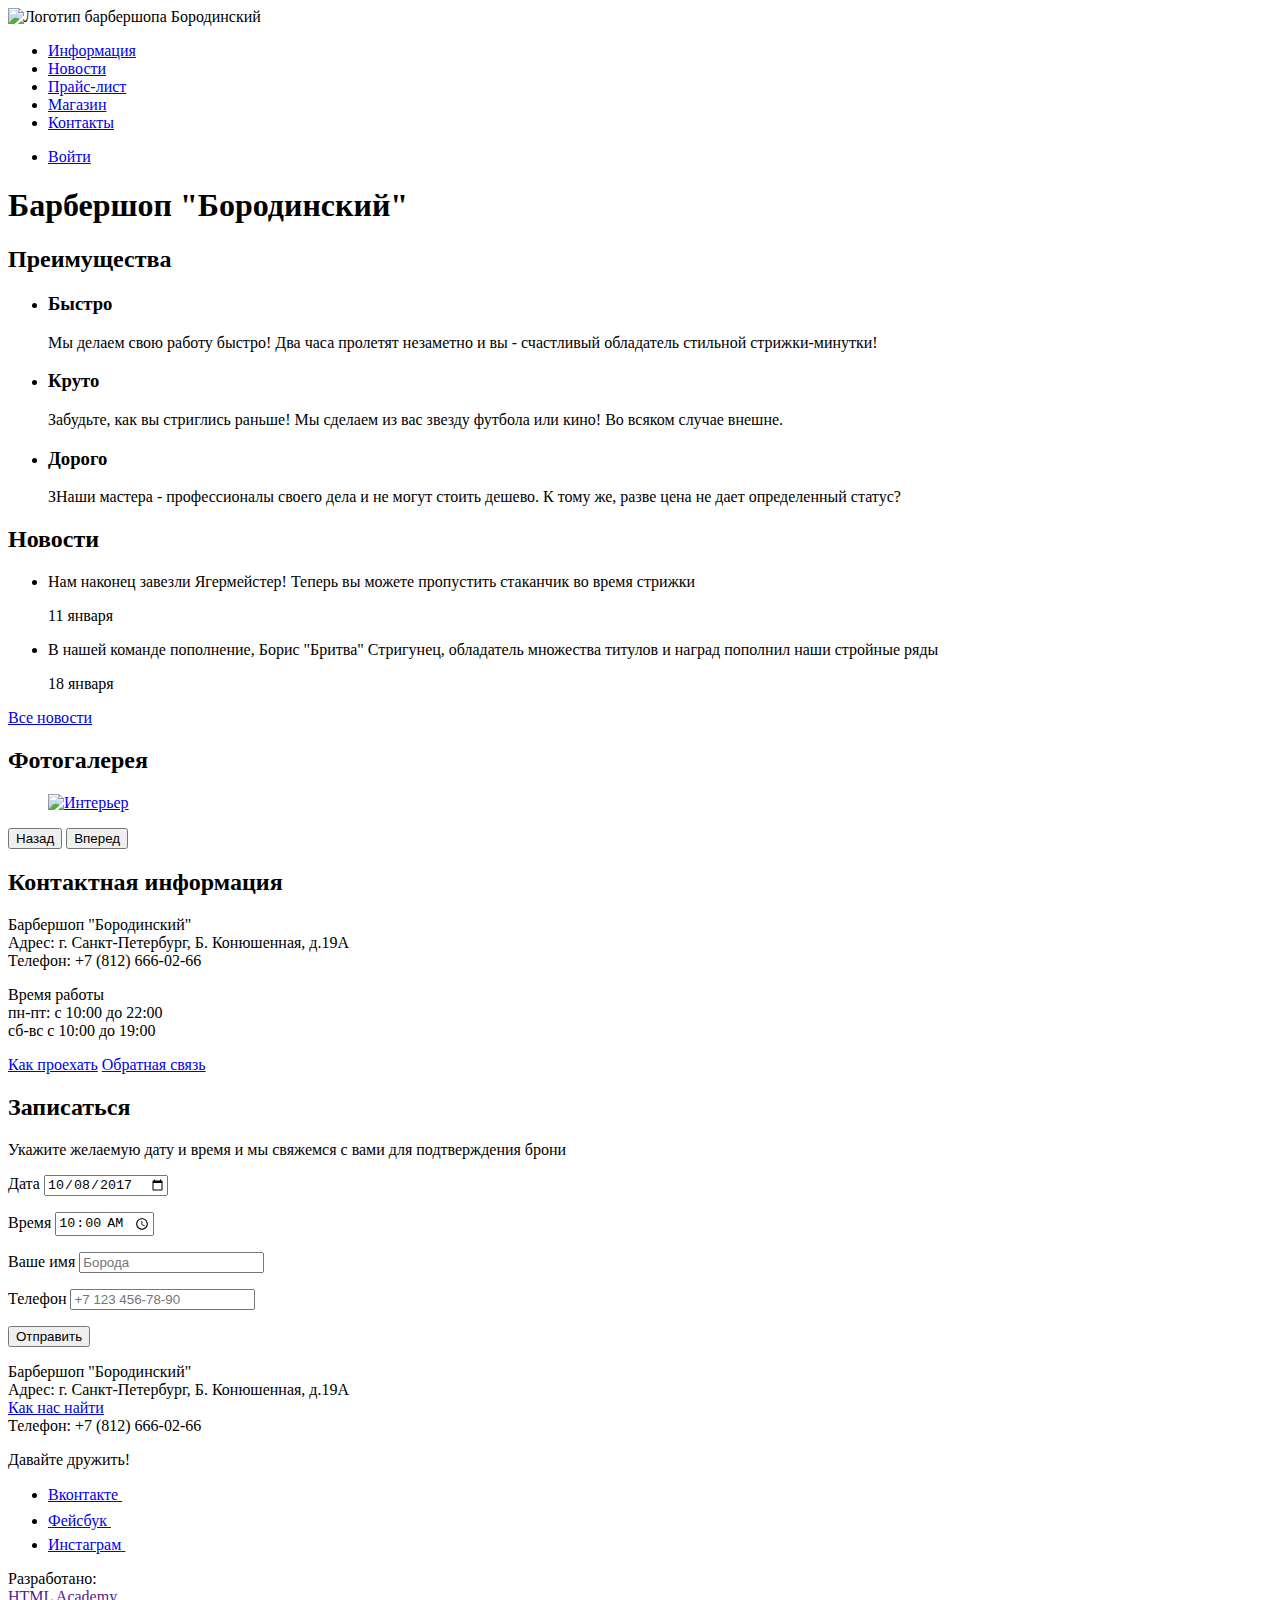
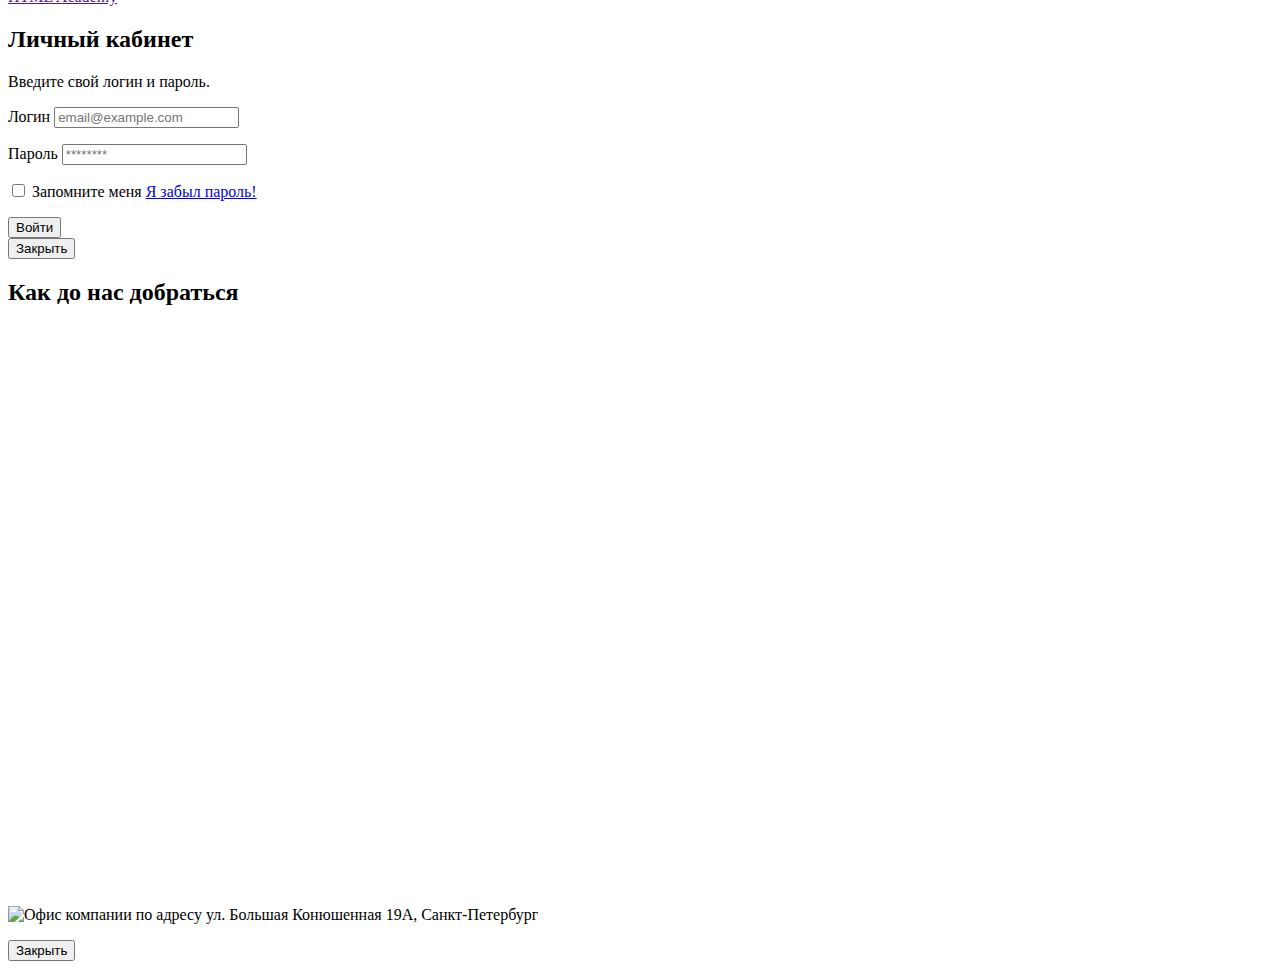
==== index.html @ 59441bcf "Add files via upload" ====
<!DOCTYPE html>
<html lang="ru">
 	<head>
  		<meta charset="utf-8">
  		<title>Барбершоп "Бородинский"</title>
  		<link href="https://fonts.googleapis.com/css2?family=PT+Sans+Narrow&display=swap" rel="stylesheet">
  		<link href="css/style.css" rel="stylesheet">
      <script src="js/popup.js" defer></script>
      <script src="js/map.js" defer></script>
  	</head>
  	<body>
  		<header class="main-header">
  	  		<nav class="main-navigation">
  	  			<a class="main-header-logo">
  					<img src="css/img/index-logo.svg" width="368" height="153" alt="Логотип барбершопа Бородинский">
  				</a>
  	  			<div class="main-navigation-wrapper">
  	  				<div class="container">
		  				<ul class="site-navigation">
		  		  			<li><a href="info.html">Информация</a></li>
		  		  			<li><a href="news.html">Новости</a></li>
		  		  			<li><a href="price.html">Прайс-лист</a></li>
		  		  			<li><a href="catalog.html">Магазин</a></li>
		  		  			<li><a href="contacts.html">Контакты</a></li>
		  				</ul>
		  				<ul class="user-navigation">
		  					<li>
		  						<a class="login-link" href="login.html">Войти</a>
		  					</li>
		  				</ul>
		  			</div>
	  			</div>
  	  		</nav>
  		</header>
  		<main class="container">
  			<h1 class="visually-hidden">Барбершоп "Бородинский"</h1>
  			<section class="featurs">
  				<h2 class="visually-hidden">Преимущества</h2>
  				<ul class="features-list"> 
  					<li class="feature-item">
  						<h3>Быстро</h3>
  						<p>Мы делаем свою работу быстро! Два часа пролетят незаметно и вы - счастливый обладатель стильной стрижки-минутки!</p>
  					</li>
  					<li class="feature-item">
  						<h3>Круто</h3>
  						<p>Забудьте, как вы стриглись раньше! Мы сделаем из вас звезду футбола или кино! Во всяком случае внешне.</p>
  					</li>
  					<li class="feature-item">
  						<h3>Дорого</h3>
  						<p>ЗНаши мастера - профессионалы своего дела и не могут стоить дешево. К тому же, разве цена не дает определенный статус?</p>
  					</li>
  				</ul>
  			</section>
			
			<div class="index-columns">	
  				<section class="news">
  					<h2>Новости</h2>
  					<ul class="news-list">
  						<li class="news-item"> 
  							<p>Нам наконец завезли Ягермейстер! Теперь вы можете пропустить стаканчик во время стрижки</p>
  							<time datetime="2019-01-11">11 января</time>
  						</li>
  						<li class="news-item">
  							<p>В нашей команде пополнение, Борис "Бритва" Стригунец, обладатель множества титулов и наград пополнил наши стройные ряды</p>
  							<time datetime="2016-01-18">18 января</time>
  						</li>
  					</ul>
  					<a class="button" href="news.html">Все новости</a>
  				</section>
  				<section class="gallery">
	  				<h2>Фотогалерея</h2>
	  				<div class="gallery-container">
	  					<figure class="gallery-content"> 
	  						<a href="#">
	  							<img src="css/img/gallery.jpg" width="286" height="164" alt="Интерьер">
	  						</a>
	  					</figure>
	  					<button class="button gallery-button gallery-button-back" type="button">Назад</button>
	  					<button class="button gallery-button gallery-button-next" type="button">Вперед</button>
	  				</div>
  				</section>
  			</div>
  			<div class="index-columns">
				<section class="contacts">
					<h2>Контактная информация</h2>
					<p>
						Барбершоп "Бородинский"<br>
					   	Адрес: г. Санкт-Петербург, Б. Конюшенная, д.19А<br>
					   	Телефон: +7 (812) 666-02-66 
					</p>
					<p>
						Время работы<br>
					   	пн-пт: с 10:00 до 22:00<br>
					   	сб-вс с 10:00 до 19:00
					</p>
					<a class="button" href="map.html">Как проехать</a>
					<a class="button" href="map.html">Обратная связь</a>
				</section>
				<section class="appointment">
					<h2>Записаться</h2>
					<p class="appointment-info">Укажите желаемую дату и время и мы свяжемся с вами для подтверждения брони</p>
					<form class="aappointment-form" action="" method="post">
						<p class="appointment-item">
							<label for="appointment-date">Дата</label>
							<input id="appointment-dat e" type="date" name="date" value="2017-10-08">
						</p>
						<p class="appointment-item"> 
							<label for="appointment-time">Время</label> 
							<input id="appointment-time" type="time" name="time" value="10:00">
						</p>
						<p class="appointment-item">
							<label for="appointment-name">Ваше имя</label>
							<input id="appointment-name" type="text" name="name" value="" placeholder="Борода">
						</p>
						<p class="appointment-item">
							<label for="appointment-phone">Телефон</label>
							<input id="appointment-phone" type="tel" name="phone" value="" placeholder="+7 123 456-78-90">
						</p>
						<button class="button" type="submit">Отправить</button>
					</form>
				</section>
			</div>
  		</main>
  		<footer class="main-footer">
  			<div class="container">
	  			<p class="footer-contacts"> 
	  				Барбершоп "Бородинский"<br>
	  				Адрес: г. Санкт-Петербург, Б. Конюшенная, д.19А<br>
	  				<a href="map.html" class="contacts-button-map">Как нас найти</a><br>
	  				Телефон: +7 (812) 666-02-66
	  			</p>
	  			<div class="footer-social">
	  				<p>Давайте дружить!</p>
	  				<ul>
	  					<li><a class="social-button" href="#"><span class="visually-hidden">Вконтакте</span>
	  						<svg xmlns="http://www.w3.org/2000/svg" width="27" height="15" viewBox="0 0 26.14 14.91"><path d="M26 13.47l-.09-.17a13.55 13.55 0 0 0-2.6-3q-.87-.83-1.1-1.12A1 1 0 0 1 22 8a10.27 10.27 0 0 1 1.22-1.78l.88-1.16q2.35-3.13 2-4L26 .94a.8.8 0 0 0-.4-.22 2.14 2.14 0 0 0-.87 0h-3.92a.51.51 0 0 0-.27 0h-.3a.6.6 0 0 0-.15.14.93.93 0 0 0-.14.24 22.22 22.22 0 0 1-1.46 3.06q-.5.84-.93 1.46a7 7 0 0 1-.71.91 4.94 4.94 0 0 1-.52.47q-.23.18-.35.15l-.23-.05a.9.9 0 0 1-.31-.33 1.49 1.49 0 0 1-.16-.53V1.6a3.14 3.14 0 0 0 0-.62 2.12 2.12 0 0 0-.14-.44.73.73 0 0 0-.28-.33 1.57 1.57 0 0 0-.46-.18A9 9 0 0 0 12.57 0a8.93 8.93 0 0 0-3.25.33 1.83 1.83 0 0 0-.52.41q-.25.3-.07.33a1.67 1.67 0 0 1 1.16.59l.08.16a2.6 2.6 0 0 1 .19.63 6.32 6.32 0 0 1 .12 1 10.59 10.59 0 0 1 0 1.7q-.07.71-.13 1.1a2.21 2.21 0 0 1-.18.64 2.69 2.69 0 0 1-.16.3l-.07.07a1 1 0 0 1-.37.07.86.86 0 0 1-.46-.19 3.27 3.27 0 0 1-.56-.52 7 7 0 0 1-.66-.93q-.37-.6-.76-1.42l-.22-.39q-.2-.38-.56-1.11t-.62-1.43A.9.9 0 0 0 5.2.9h-.07a.93.93 0 0 0-.22-.16A1.44 1.44 0 0 0 4.6.65L.87.68A1 1 0 0 0 .1.94L0 1a.44.44 0 0 0 0 .22 1.08 1.08 0 0 0 .08.37Q.9 3.53 1.86 5.31t1.66 2.87Q4.23 9.27 5 10.24t1 1.24l.37.41.34.33a8.06 8.06 0 0 0 1 .78 16.34 16.34 0 0 0 1.4.9 7.6 7.6 0 0 0 1.79.72 6.19 6.19 0 0 0 2 .22h1.57a1.08 1.08 0 0 0 .72-.3l.05-.07a.9.9 0 0 0 .1-.25 1.38 1.38 0 0 0 0-.37 4.48 4.48 0 0 1 .09-1.05 2.77 2.77 0 0 1 .23-.71 1.74 1.74 0 0 1 .29-.4 1.19 1.19 0 0 1 .23-.2h.11a.86.86 0 0 1 .77.21 4.52 4.52 0 0 1 .83.79q.39.47.93 1.05a6.41 6.41 0 0 0 1 .87l.27.16a3.31 3.31 0 0 0 .71.3 1.53 1.53 0 0 0 .76.07l3.48-.05a1.58 1.58 0 0 0 .8-.17.68.68 0 0 0 .34-.37 1.06 1.06 0 0 0 0-.46 1.71 1.71 0 0 0-.1-.36z" fill="#fff"/></svg>
	  					</a></li>
	  					<li><a class="social-button" href="#"><span class="visually-hidden">Фейсбук</span>
	  						<svg xmlns="http://www.w3.org/2000/svg" width="19" height="22" viewBox="0 0 10.15 21.74"><path d="M3.34 1.12A4.77 4.77 0 0 1 6.53 0h3.61v3.81H7.81a1.07 1.07 0 0 0-1.09.83v2.55h3.42c-.08 1.23-.24 2.45-.41 3.67h-3v10.87H2.21V10.86H0V7.21h2.19V3.66a3.83 3.83 0 0 1 1.15-2.54z" fill="#fff"/></svg>
	  					</a></li>
	  					<li><a class="social-button" href="#"><span class="visually-hidden">Инстаграм</span>  
	  						<svg xmlns="http://www.w3.org/2000/svg" width="20" height="20" viewBox="0 0 20 20"><path d="M18 0H2a2 2 0 0 0-2 2v16a2 2 0 0 0 2 2h16a2 2 0 0 0 2-2V2a2 2 0 0 0-2-2zm-8 6a4 4 0 1 1-4 4 4 4 0 0 1 4-4zM2.5 18a.47.47 0 0 1-.5-.5V9h2.1a3.4 3.4 0 0 0-.1 1 6 6 0 1 0 12 0 3.4 3.4 0 0 0-.1-1H18v8.5a.47.47 0 0 1-.5.5zM18 4.5a.47.47 0 0 1-.5.5h-2a.47.47 0 0 1-.5-.5v-2a.47.47 0 0 1 .5-.5h2a.47.47 0 0 1 .5.5z" fill="#fff"/></svg>
	  					</a></li>
	  				</ul>
	  			</div>
	  			<p class="footer-copyright">
	  				Разработано:<br>
	  				<a class="button" href="">HTML Academy</a>
	  			</p>
	  		</div>
  		</footer>
  		<section class="modal modal-login">
  			<h2>Личный кабинет</h2>
  			<p class="login-description">Введите свой логин и пароль.</p>
  			<form class="login-form" action="#" method="post">
  				<p>
  					<label class="visually-hidden" for="user-login">Логин</label>
  					<input class="login-icon-user login" id="user-login" type="text" name="login" placeholder="email@example.com">
  				</p>
  				<p>
  					<label class="visually-hidden" for="user-password">Пароль</label>
  					<input class="login-icon-password password" id="user-password" type="password" name="password" placeholder="********">
  				</p>
  				<p class="login-help">
  					<label class="login-checkbox">
  						<input type="checkbox" name="remember" class="visually-hidden">
  						<span class="checkbox-indicator"></span>
  						Запомните меня
  					</label>
  					<a class="restore" href="#">Я забыл пароль!</a>
  				</p>
  				<button class="button" type="submit">Войти</button>
  			</form>
  			<button class="modal-close" type="button">
  				<span class="visually-hidden">Закрыть</span>
  			</button>
  		</section>
  		<section class="modal modal-map">
  			<h2 class="visually-hidden">Как до нас добраться</h2>
        <iframe src="https://www.google.com/maps/embed?pb=!1m18!1m12!1m3!1d1998.5991043651595!2d30.320894616006086!3d59.93879418187624!2m3!1f0!2f0!3f0!3m2!1i1024!2i768!4f13.1!3m3!1m2!1s0x4696310fca5ba729%3A0xea9c53d4493c879f!2sBolshaya%20Konyushennaya%20St%2C%2019%2C%20Sankt-Peterburg%2C%20191186!5e0!3m2!1sen!2sru!4v1588490555360!5m2!1sen!2sru" width="760" height="560" frameborder="0" style="border:0;" allowfullscreen="" aria-hidden="false" tabindex="0"></iframe>
  			<p>
  				<img src="img/map.jpg" width="760" height="560" alt="Офис компании по адресу ул. Большая Конюшенная 19А, Санкт-Петербург">
  			</p>
  			<button class="modal-close" type="button">
  				<span class="visually-hidden">Закрыть</span>
  			</button>
  		</section>
  	</body>
</html>
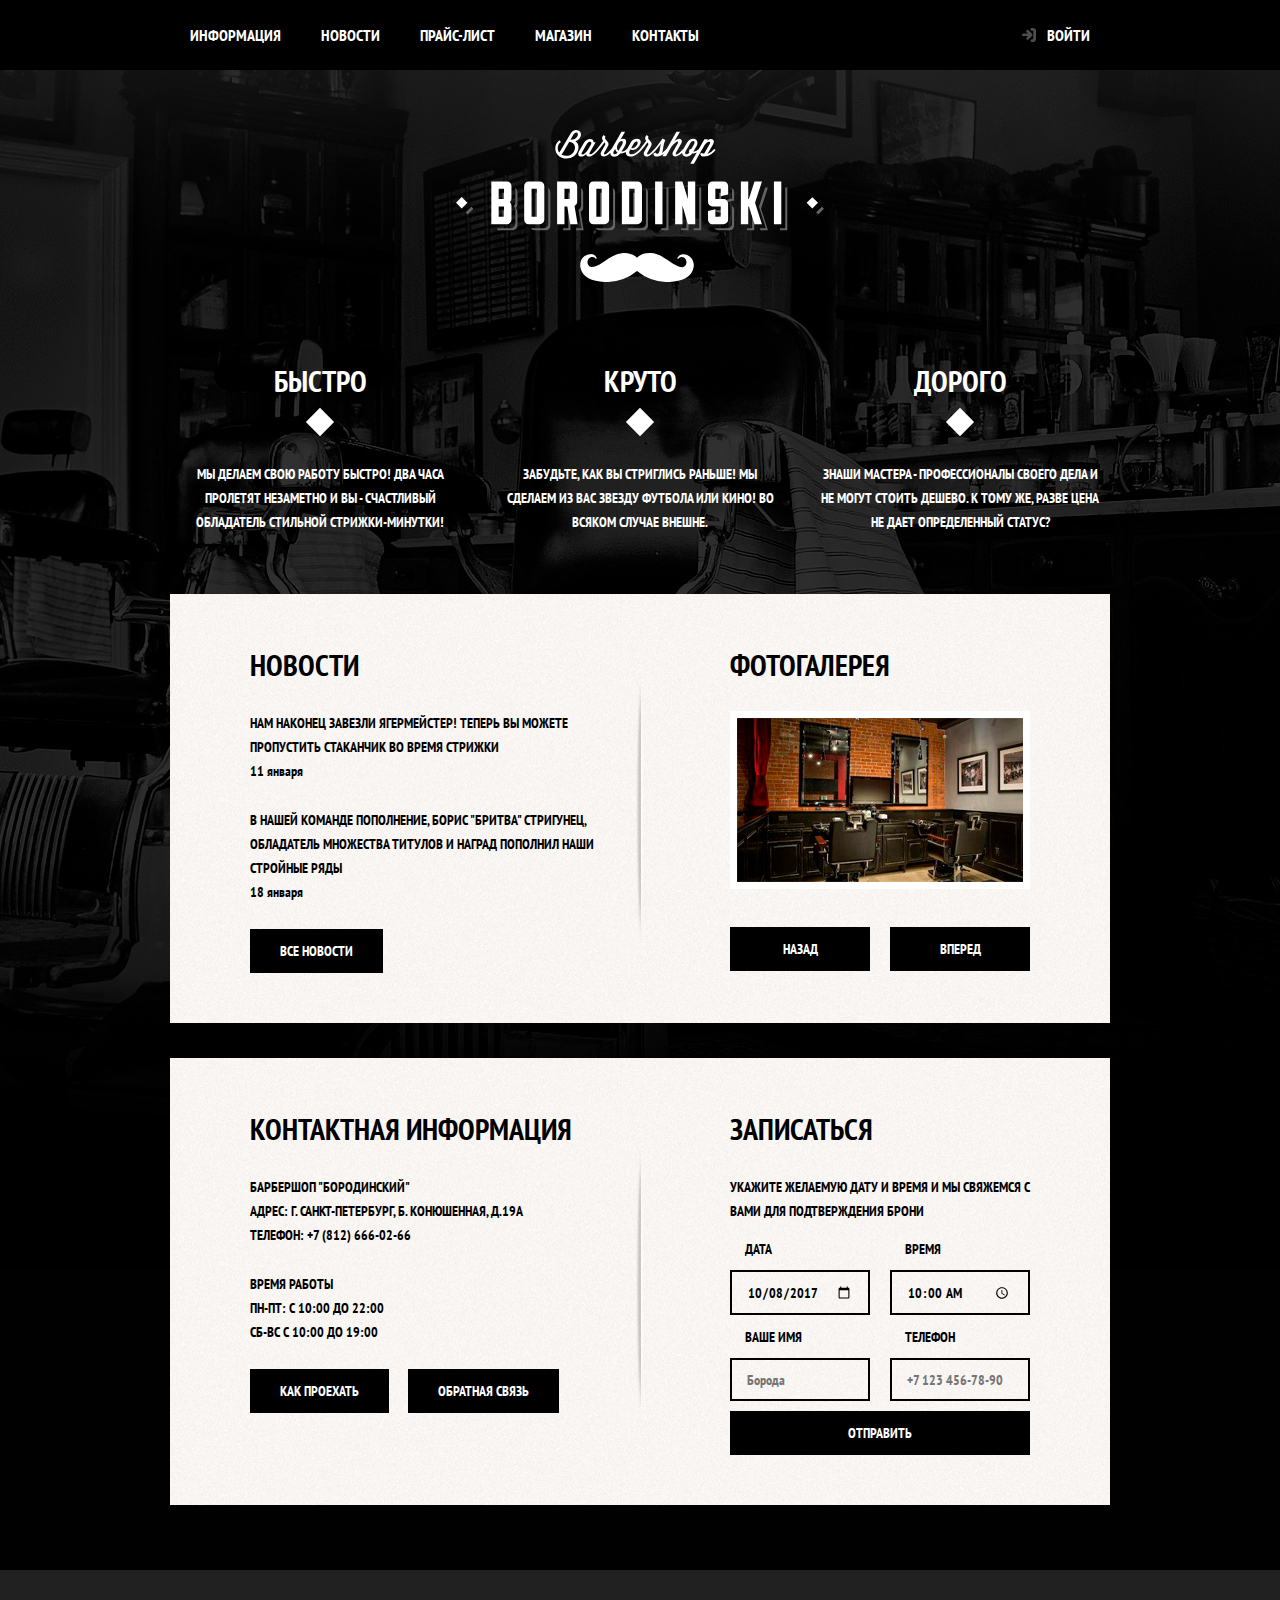
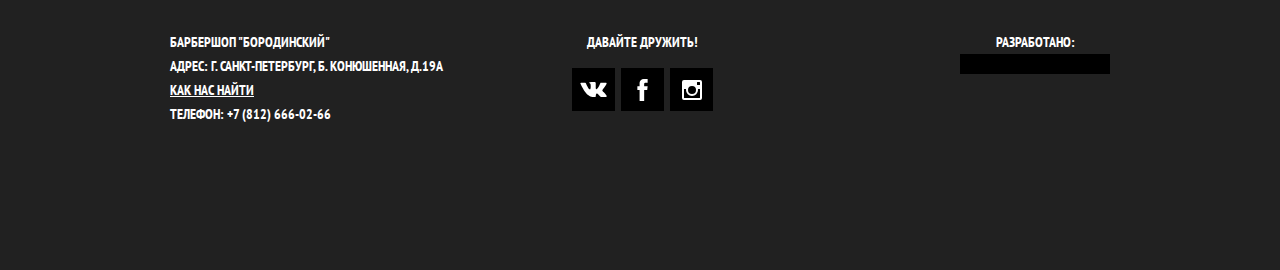
==== commit fd209688: "Update index.html" ====
--- a/index.html
+++ b/index.html
@@ -145,7 +145,7 @@
 	  			</div>
 	  			<p class="footer-copyright">
 	  				Разработано:<br>
-	  				<a class="button" href="">HTML Academy</a>
+	  				<a class="button" href=""></a>
 	  			</p>
 	  		</div>
   		</footer>
@@ -186,4 +186,4 @@
   			</button>
   		</section>
   	</body>
-</html>+</html>
--- a/css/style.css
+++ b/css/style.css
@@ -0,0 +1,706 @@
+body {
+	margin: 0;
+	padding: 0; 
+
+	font-family: "PT Sans Narrow", Arial, sans-serif;
+	font-size: 14px;
+	line-height: 24px;
+	font-weight: 700;
+	color: #ffffff;
+	text-transform: uppercase;
+
+	background-color: #000000;
+	background-image: url("img/bg.jpg");
+	background-position: top center;
+	background-repeat: no-repeat;
+}
+
+a {
+	text-decoration: none;
+}
+
+.button {
+	font: inherit; /*для font-family*/
+
+	text-align: center;
+	color: #ffffff;
+	vertical-align: middle;
+	text-transform: uppercase;
+
+	background-color: #000000;
+	border: none;
+	display: inline-block;
+	margin-right: 16px;
+	padding: 10px 30px;
+}
+
+.button.disabled, 
+.button:disabled {
+	cursor: default;
+	opacity: 0.5;
+	background-color: #000000;
+}
+
+.main-header {
+	margin-bottom: 75px;
+	min-height: 285px;
+}
+
+.visually-hidden:not(:focus):not(:active),
+input[type="checkbox"].visually-hidden,
+input[type="radio"].visually-hidden {
+	position: absolute;
+
+	width: 1px;
+	height: 1px;
+	margin: -1px;
+	border: 0;
+	padding: 0;
+	white-space: nowrap;
+	clip-path: inset(100%);
+	clip: rect(0 0 0 0);
+	overflow: hidden;
+}
+
+.button:hover,
+.button:focus,
+.button:active {
+	background-color: #663d15;
+}
+
+.main-navigation {
+	font-size: 16px;
+	line-height: 20px;
+	color: #ffffff;
+
+	/*background-color: #000000;*/
+
+	flex-direction: column;
+	display: flex;
+	align-items: center;
+
+	min-height: 285px;
+}
+
+.main-navigation-wrapper {
+	width: 100%;
+	margin-bottom: 60px;
+
+	background-color: #000000;
+
+	min-height: 70px;
+}
+
+.main-navigation-wrapper .container {
+	display: flex;
+	justify-content: space-between;
+}
+
+.container {
+	width: 940px;
+	margin: 0 auto;
+	padding: 0 10px;
+}
+
+.main-header-logo {
+	width: 368px;
+	height: 153px;
+
+	order: 2;
+	/*display: block;*/
+}
+
+.site-navigation {
+	width: 620px;
+	display: flex;
+	flex-wrap: wrap;
+
+}
+
+.user-navigation {
+	display: flex;
+	max-width: 140px;
+}
+
+.user-navigation .login-link {
+
+
+	position: relative;
+	padding-left: 50px;
+
+}
+
+.login-link::before {
+	content: "";
+	position: absolute;
+	top: 27px;
+	left: 24px;
+	width: 16px;
+	height: 18px;
+	background-image: url("img/login.svg");
+	background-repeat: no-repeat;
+	background-position: 0 0;
+	opacity: 0.3;
+}
+
+.login-link:hover::before,
+.login-link:focus::before,
+.login-link:active::before {
+	opacity: 1;
+}
+
+.site-navigation,
+.user-navigation{
+	list-style: none;
+
+	margin: 0;
+	padding: 0;
+	min-height: 70px;
+	min-width: 70px;
+}
+
+.site-navigation a,
+.user-navigation a{
+	color: #ffffff;
+	padding: 25px 20px;
+	vertical-align: middle;
+	display: block;
+}
+
+.site-navigation a:hover,
+.site-navigation a:focus,
+.user-navigation a:hover,
+.user-navigation a:focus {
+	background-color: #242424;
+}
+
+.features {
+	margin-bottom: 80px;
+}
+
+.features-list {
+	display: flex;
+	justify-content: space-between;
+	list-style: none;
+	margin: 0;
+	padding: 0;
+	min-height: 170px;
+}
+
+.feature-item {
+	text-align: center;
+	width: 300px;
+}
+
+.feature-item h3{
+	margin: 0;
+	margin-bottom: 60px;
+	font-size: 30px;
+	line-height: 42px;
+	position: relative;
+}
+
+.feature-item p {
+	margin: 0 10px;
+	margin-bottom: 60px;
+}
+
+.feature-item h3::after {
+	bottom: -30px;
+	left: 50%;
+	margin-left: -10px;
+	content: "";
+	transform: rotate(45deg);
+	position: absolute;
+	width: 20px;
+	height: 20px;
+	background-color: #ffffff;
+}
+
+.index-columns {
+	color: #000000;
+
+	background-color: #f8f5f2;
+	background-image: 
+		url("img/line.png"),
+		url("img/pattern-light.jpg");	
+	background-position: center, 0 0;
+	background-repeat: no-repeat, repeat;
+
+	padding: 50px 80px;
+	display: flex;
+	justify-content: space-between;
+
+	margin-bottom: 35px;
+}
+
+.index-columns h2 {
+	font-size: 30px;
+	line-height: 42px;
+	margin: 0;
+	margin-bottom: 25px;
+	
+	background-image: none;
+	background-color: transparent;
+}
+
+.news {
+	min-height: 315px;
+	width: 370px;
+}
+
+.gallery {
+	width: 300px;
+	min-height: 315px;
+}
+
+img {
+	max-width: 100%;
+	height: auto;
+}
+
+.news-list {
+	list-style: none;
+	padding: 0;
+	margin: 0;
+	margin-bottom: 25px;
+}
+
+.news-item {
+	margin-bottom: 25px;
+}
+
+.news-item p {
+	margin: 0;
+}
+
+.news-item time {
+	text-transform: none;
+}
+
+.contacts {
+	width: 390px;
+	min-height: 315px;
+}
+
+.contacts p{
+	margin: 0;
+	margin-bottom: 25px;
+}
+
+.appointment {
+	width: 300px;
+	min-height: 315px;
+}
+.appointment button{
+	margin-top: 10px;
+	margin: 0;
+	width: 100%;
+	display: block;
+}
+
+.appointment form{
+	display: flex;
+	flex-wrap: wrap;
+	justify-content: space-between;  
+}
+
+.social-button {
+	display: flex;
+	align-items: center;
+	justify-content: center;
+	width:  43px;
+	height: 43px;
+	margin-bottom: 10px;
+
+	background-color: #000000;
+
+}
+
+.social-button:hover, 
+.social-button:focus {
+	background-color: #ffffff;
+}
+
+.social-button:hover path, 
+.social-button:focus path{
+	fill: #000000;
+}
+
+.gallery-container {
+	position: relative;
+	height: 260px;
+}
+
+.gallery-button {
+	box-sizing: border-box;
+	position: absolute;
+	width: 140px;
+	margin: 0;
+	bottom: 0;
+}
+
+.gallery-button-back {
+	left: 0;
+}
+
+.gallery-button-next {
+	right: 0;
+}
+
+.gallery-content {
+	height: 164px;
+	margin: 0;
+	background-color: #cccccc;
+	border: 7px solid #ffffff;
+}
+
+.gallery-content img {
+	width: 286px;
+	height: 164px;
+}
+
+.appointment-item {
+	width: 140px;
+	margin: 0;
+	margin-bottom: 10px; 
+}
+
+/*#appointment-time {
+	width: 124px;
+}*/
+
+.appointment-item label {
+	display: block;
+	margin-bottom: 9px;
+	margin-left: 15px; 
+}
+
+.appointment-item input {
+	box-sizing: border-box;
+	width: 140px;
+	padding-top: 8px;
+	padding-left: 15px;
+	padding-right: 15px;
+	padding-bottom: 7px;
+	font: inherit;
+
+	background-color: transparent;
+	border: 2px solid #000000;
+}
+
+.appointment-item input:focus {
+	border-color: #663d15;
+}
+
+.main-footer {
+	color: #ffffff;
+	background-color: #212121;
+	background-image: ("img/pattern-dark.jpg");
+	background-position: 0 0;
+	background-repeat: repeat;
+
+	margin-top: 65px;
+	min-height: 180px;
+	padding: 60px 0;
+}
+
+.main-footer .container {
+	display: flex;
+}
+
+.footer-contacts a {
+	color: #ffffff;
+	text-decoration: underline;
+}
+
+.footer-contacts a:hover,
+.footer-contacts a:focus {
+	text-decoration: none;
+}
+
+.footer-social,
+.footer-contacts,
+.footer-copyright{
+	margin: 0;
+	min-height: 100px;
+}
+
+.footer-social {
+	text-align: center;
+	width: 145px;
+	/*самовольно ровняю*/
+	margin-top: -14px;
+}
+
+.footer-contacts {
+	width: 320px;
+	margin-right: 80px;
+}
+
+.footer-social ul {
+	display: flex;
+	flex-wrap: wrap;
+	justify-content: space-between;
+	width: 141px;
+	list-style: none;
+	margin: 0 auto;
+	padding: 0;
+}
+
+.footer-social b {
+	margin-bottom: 15px;
+	display: block;
+}
+
+.footer-copyright {
+	text-align: center;
+	width: 150px;
+	margin-left: auto;
+}
+
+.footer-copyright b {
+	display: block;
+	margin-bottom: 15px;
+}
+
+.footer-copyright .button {
+	display: block;
+	margin-right: 0;
+}
+
+.footer-copyright .button:hover, 
+.footer-copyright .button:focus, {
+	color: #000000;
+	background-color: #ffffff;
+}
+
+.modal {
+	color: #000000;
+	position: fixed;
+	background-color: #f8f3f0;
+	background-image: url("img/pattern-light.jpg");
+	background-position: 0 0;
+	background-repeat: repeat;
+	box-shadow: 0 30px 50px rgba(9, 9, 9, 9.7); 
+} 
+
+.modal-map {
+	top: 50%;
+	left: 50%;
+	width: 766px;
+	height: 561px;
+	display: none;  
+	margin-top: -280px;
+	margin-left: -390px;
+	border: 7px solid white; 
+
+}
+
+.modal-login {
+	display: none;
+	top: 120px;
+	left: 50%;
+	margin-left: -230px;
+	width: 300px; 
+	padding: 50px 80px;
+	
+}
+
+.modal-map p {
+	margin: 0;
+}
+
+.modal-close {
+	position: absolute;
+	top: 0;
+	right: -34px;
+	width: 22px;
+	height: 22px;
+	border: 0;
+	cursor: pointer;
+	background-color: transparent;
+}
+
+.modal-close::before,
+.modal-close::after {
+	content: "";
+	position: absolute;
+	top: 10px;
+	left: 2px;
+	width: 19px;
+	height: 3px;
+	background-color: #d0d0d0 ;
+}
+
+.modal-close::before {
+	transform: rotate(45deg);
+	top: 10px;
+
+}
+
+.modal-close::after {
+	transform: rotate(-45deg);
+	top: 10px;
+
+}
+
+.modal-login h2 {
+	margin: 0;
+	margin-bottom: 20px;
+	font-size: 30px;
+	line-height: 42px;
+}
+
+.modal-description {
+	margin: 0;
+	margin-bottom: 10px;
+}
+
+.login-form p {
+	margin: 0;
+	margin-bottom: 10px;
+}
+
+.modal h2 {
+	font-size: 30px;
+	line-height: 42px;
+}
+
+.login-form input[type="password"] {
+	font: inherit;
+	color: #000000;
+	text-transform: uppercase;
+	box-sizing: border-box;
+	width: 300px;
+	padding: 10px 15px;
+	padding-right: 40px;
+	background-color: #f9f6f3;
+	border: 2px solid #000000;
+}
+
+.login-form input[type="text"] {
+	font: inherit;
+	color: #000000;
+	text-transform: uppercase;
+	box-sizing: border-box;
+	width: 300px;
+	padding: 10px 15px;
+	padding-right: 40px;
+	background-color: #f9f6f3;
+	border: 2px solid #000000;
+}
+
+.login-form input:focus {
+	border-color: #663d15;
+}
+
+.login-icon-user {
+	background-image: url("img/user.svg");
+	background-position: 270px center;
+	background-repeat: no-repeat;
+}
+
+.login-icon-password {
+	background-image: url("img/lock.svg");
+	background-position: 270px center;
+	background-repeat: no-repeat;
+}
+
+.login-form .login-help {
+	display: flex;
+	flex-wrap: wrap;
+	justify-content: space-between;
+	margin: 15px 0;
+} 
+
+.login-checkbox:hover,
+.login-checkbox:focus {
+	color: #663d15;
+}
+
+.login-checkbox {
+	position: relative;
+	padding-left: 30px;
+	cursor: pointer; 
+}
+
+.login-checkbox input[type="checkbox"] + .checkbox-indicator {
+	position: absolute;
+	top: 0px;
+	left: 0px;
+
+	width: 17px;
+	height: 17px;
+
+	border: 2px solid #000000;
+
+}
+
+
+.login-checkbox input[type="checkbox"] + .checkbox-indicator {
+	border-color: #663d15;
+	outline: thin dotted;
+	outline: 5px auto -webkit-focus-ring-color;
+}
+
+.login-checkbox input[type="checkbox"]:checked + .checkbox-indicator::before,
+.login-checkbox input[type="checkbox"]:checked + .checkbox-indicator::after {
+	content: "";
+
+	position: absolute;
+	top: 8px;
+	left: 1px;
+
+	width: 15px;
+	height: 2px;
+
+	background-color: #000000;
+}
+
+.login-checkbox input[type="checkbox"]:checked + .checkbox-indicator::before {
+	transform: rotate(45deg);
+}
+
+.login-checkbox input[type="checkbox"]:checked + .checkbox-indicator::after {
+	transform: rotate(-45deg);
+}
+ 
+.restore {
+	color: #000000;
+	text-decoration: underline;
+}
+
+.login-form .button {
+	width: 100%;
+	margin-right: 0;
+}
+
+.restore:hover,
+.restore:focus {
+	text-decoration: none;
+}
+
+@keyframes bounce {
+	0% {transform:translateY(-2000px);}
+	70% {transform:translateY(30px);}
+	90% {transform:translateY(-10px);}
+	100% {transform:translateY(0);}
+}
+
+.modal-show {
+	display: block;
+	animation: bounce 0.6s ;
+}
+
+@keyframes shake {
+	0%, 100% {transform: translateX(0);}
+	10%, 30%, 50%, 70%, 90% {transform: translateX(-10px);}
+	20%, 40%, 60%, 80% {transform: translateX(10px);}
+}
+
+.modal-error {
+	animation-name: shake;
+	animation-duration: 0. 6s;
+}
+
